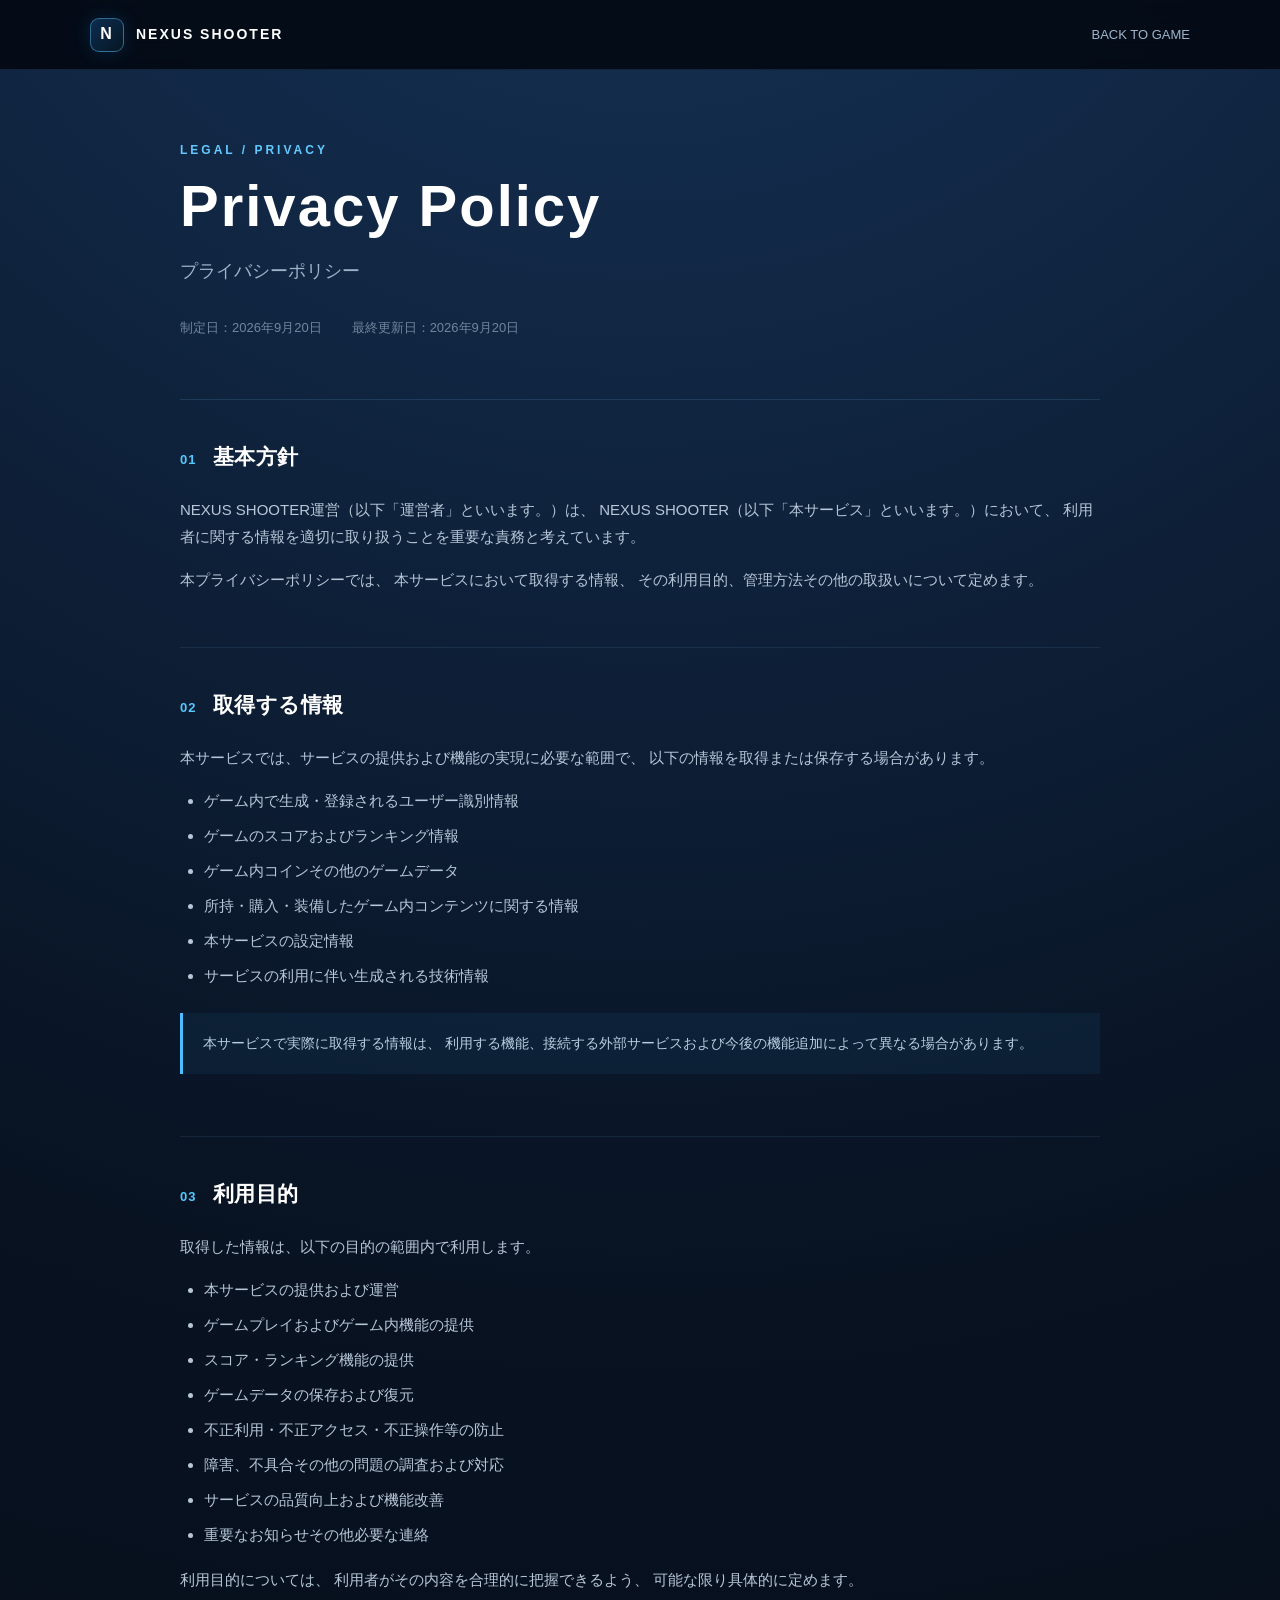
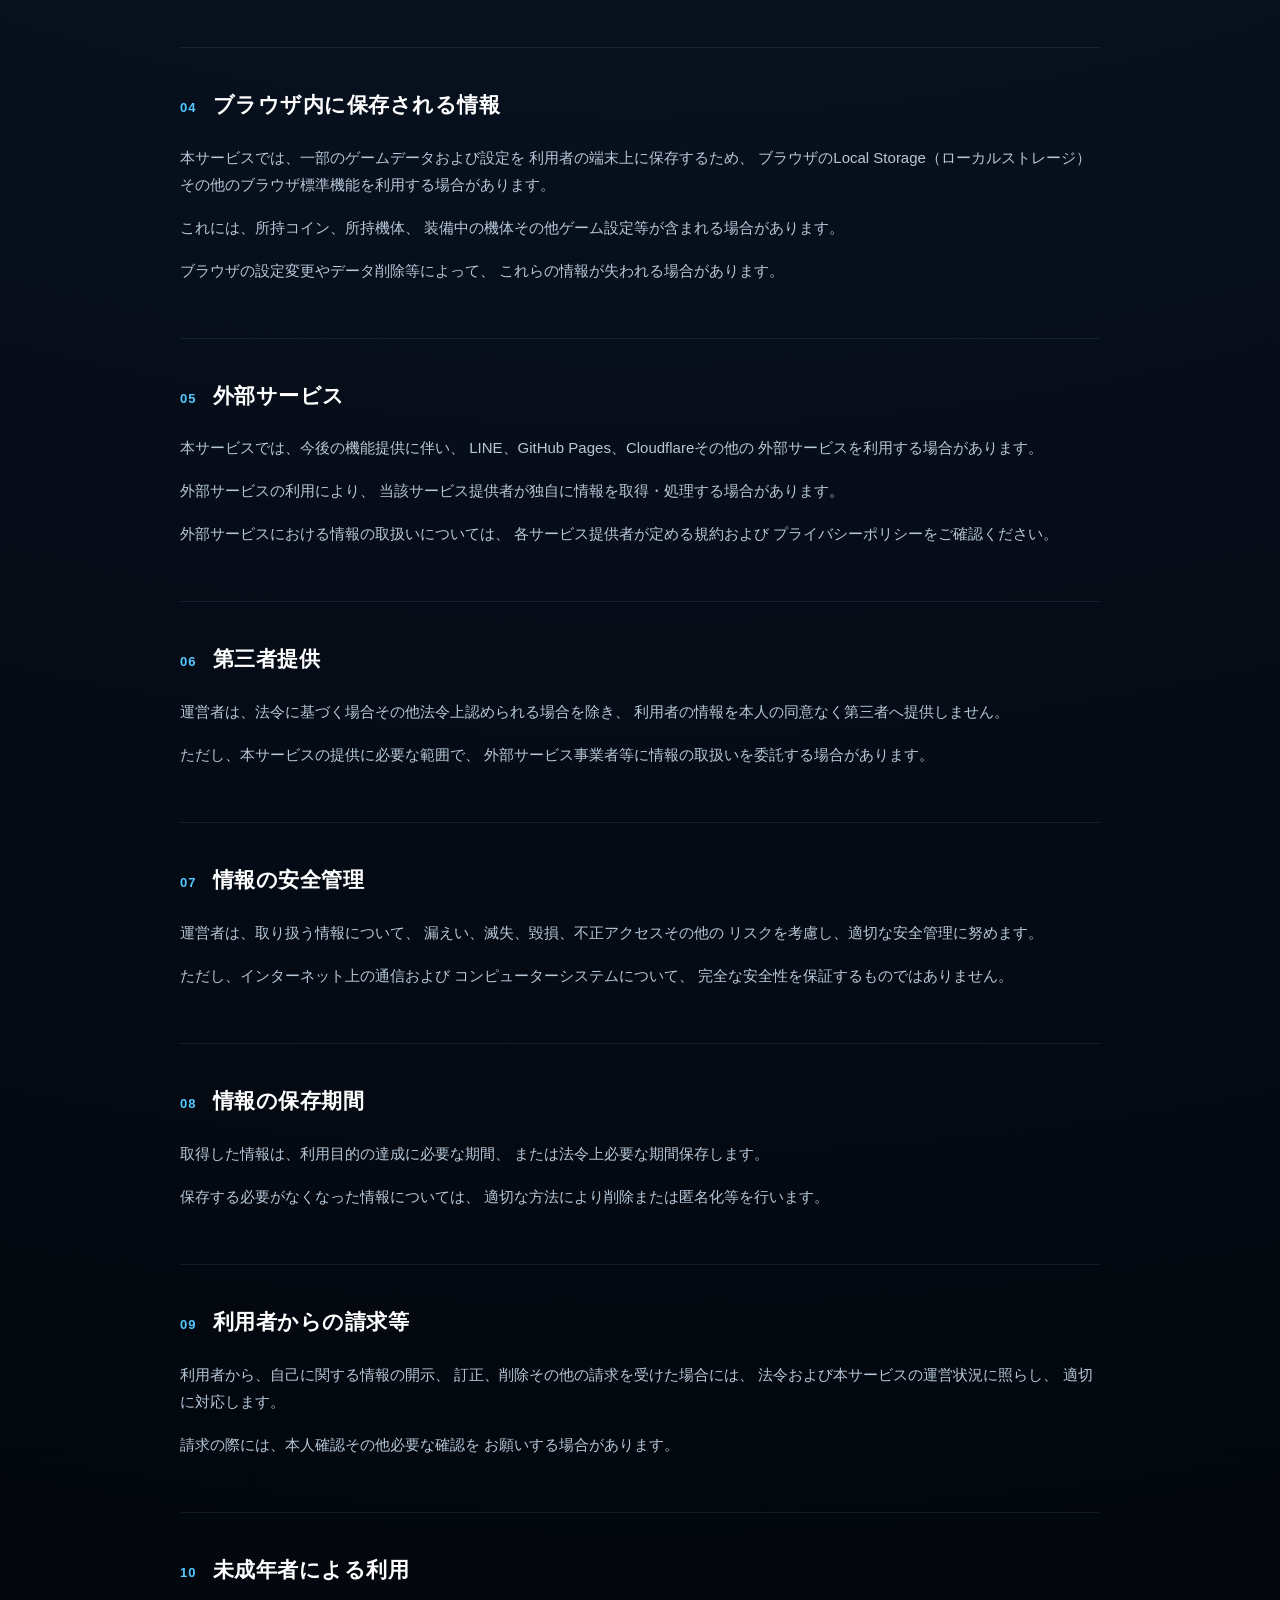
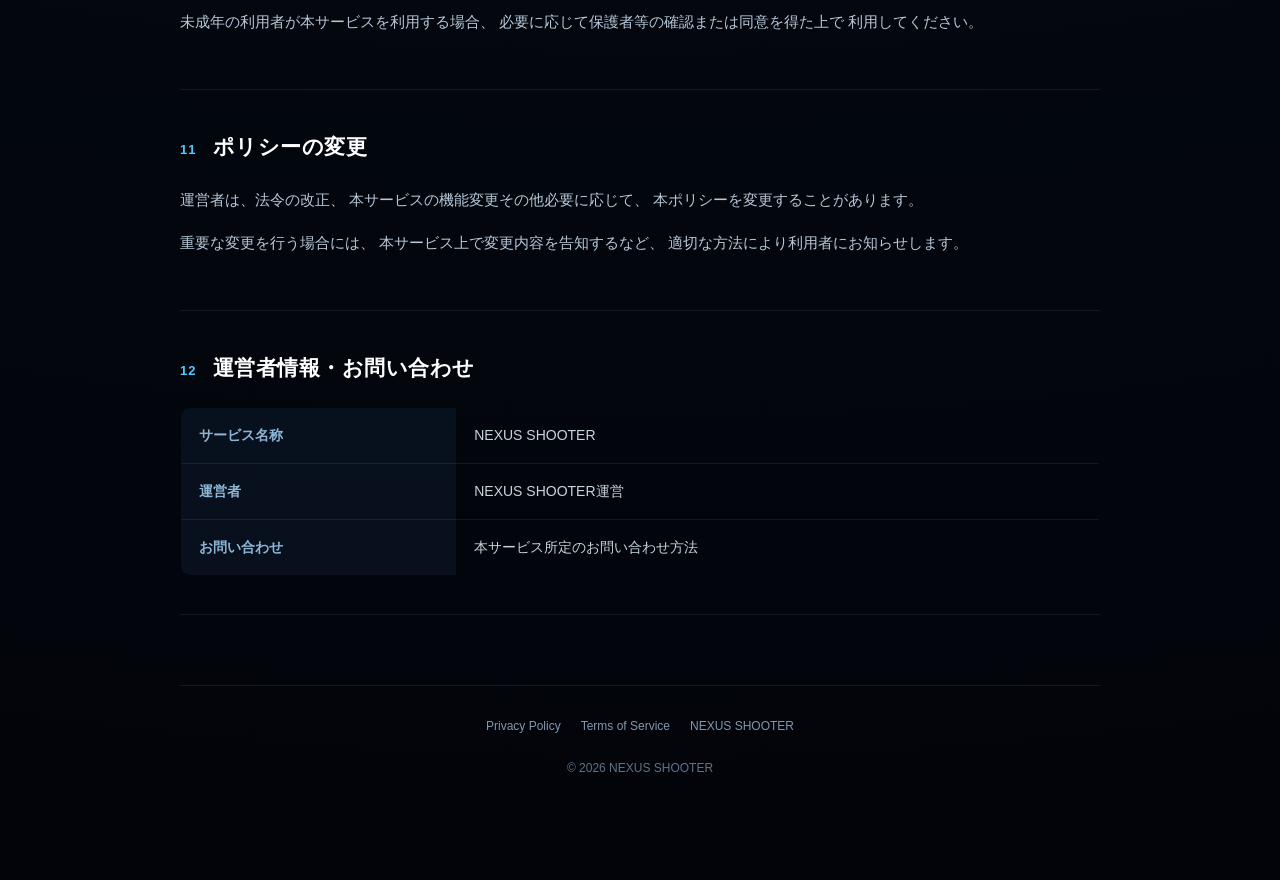
==== privacy.html @ 7951de03 "Add files via upload" ====
<!DOCTYPE html>
<html lang="ja">

<head>
    <meta charset="UTF-8">

    <meta
        name="viewport"
        content="width=device-width, initial-scale=1.0">

    <meta
        name="description"
        content="NEXUS SHOOTER プライバシーポリシー">

    <title>
        NEXUS SHOOTER | Privacy Policy
    </title>

    <style>
        * {
            box-sizing: border-box;
        }

        html {
            scroll-behavior: smooth;
        }

        body {
            margin: 0;
            background:
                radial-gradient(
                    circle at 50% -10%,
                    #17365d 0%,
                    #081221 38%,
                    #03070e 78%,
                    #02040a 100%
                );

            color: #eaf4ff;

            font-family:
                "Segoe UI",
                "Noto Sans JP",
                Arial,
                sans-serif;

            line-height: 1.8;
        }

        /* =========================
           HEADER
        ========================= */

        .site-header {
            position: sticky;
            top: 0;

            z-index: 100;

            height: 70px;

            display: flex;
            align-items: center;

            border-bottom:
                1px solid
                rgba(130, 190, 255, 0.14);

            background:
                rgba(3, 9, 18, 0.88);

            backdrop-filter: blur(14px);
            -webkit-backdrop-filter: blur(14px);
        }

        .header-inner {
            width: min(1100px, 92%);

            margin: 0 auto;

            display: flex;
            align-items: center;
            justify-content: space-between;
        }

        .brand {
            display: flex;
            align-items: center;
            gap: 12px;

            color: #ffffff;

            text-decoration: none;

            font-weight: 700;

            letter-spacing: 2px;
        }

        .brand-mark {
            width: 34px;
            height: 34px;

            display: grid;
            place-items: center;

            border:
                1px solid
                rgba(100, 200, 255, 0.45);

            border-radius: 9px;

            background:
                linear-gradient(
                    135deg,
                    rgba(40, 150, 255, 0.25),
                    rgba(80, 220, 255, 0.05)
                );

            box-shadow:
                0 0 18px
                rgba(40, 170, 255, 0.15);
        }

        .header-label {
            font-size: 14px;
        }

        .back-link {
            color: #9fb5cc;

            text-decoration: none;

            font-size: 13px;

            transition:
                color 0.2s ease;
        }

        .back-link:hover {
            color: #ffffff;
        }

        /* =========================
           PAGE
        ========================= */

        .page {
            width: min(920px, 92%);

            margin: 0 auto;

            padding:
                70px 0
                100px;
        }

        /* =========================
           HERO
        ========================= */

        .hero {
            margin-bottom: 60px;
        }

        .eyebrow {
            margin-bottom: 12px;

            color: #63c9ff;

            font-size: 12px;

            font-weight: 700;

            letter-spacing: 3px;
        }

        .hero h1 {
            margin: 0;

            font-size:
                clamp(34px, 6vw, 58px);

            line-height: 1.1;

            letter-spacing: 2px;

            color: #ffffff;
        }

        .hero-subtitle {
            margin-top: 18px;

            color: #9eb3c9;

            font-size: 18px;
        }

        .meta {
            display: flex;
            flex-wrap: wrap;

            gap: 12px 30px;

            margin-top: 28px;

            color: #71869d;

            font-size: 13px;
        }

        /* =========================
           CONTENT
        ========================= */

        .legal-content {
            border-top:
                1px solid
                rgba(130, 190, 255, 0.14);
        }

        .legal-section {
            padding:
                38px 0;

            border-bottom:
                1px solid
                rgba(130, 190, 255, 0.10);
        }

        .legal-section h2 {
            margin:
                0 0 20px;

            color: #ffffff;

            font-size: 21px;

            letter-spacing: 0.5px;
        }

        .legal-section h2 span {
            display: inline-block;

            margin-right: 10px;

            color: #55c8ff;

            font-size: 13px;

            letter-spacing: 1px;
        }

        .legal-section h3 {
            margin:
                28px 0 10px;

            color: #ccecff;

            font-size: 16px;
        }

        .legal-section p {
            margin:
                0 0 16px;

            color: #b7c7d8;

            font-size: 15px;
        }

        .legal-section ul {
            margin:
                12px 0 18px;

            padding-left: 24px;
        }

        .legal-section li {
            margin-bottom: 8px;

            color: #b7c7d8;

            font-size: 15px;
        }

        /* =========================
           INFO TABLE
        ========================= */

        .info-table {
            width: 100%;

            border-collapse: collapse;

            margin-top: 20px;

            overflow: hidden;

            border:
                1px solid
                rgba(130, 190, 255, 0.13);

            border-radius: 10px;
        }

        .info-table tr {
            border-bottom:
                1px solid
                rgba(130, 190, 255, 0.10);
        }

        .info-table tr:last-child {
            border-bottom: none;
        }

        .info-table th,
        .info-table td {
            padding: 15px 18px;

            text-align: left;

            font-size: 14px;
        }

        .info-table th {
            width: 30%;

            color: #8db5d5;

            font-weight: 600;

            background:
                rgba(20, 50, 80, 0.25);
        }

        .info-table td {
            color: #c8d5e1;
        }

        /* =========================
           NOTICE
        ========================= */

        .notice {
            margin:
                24px 0;

            padding:
                18px 20px;

            border-left:
                3px solid
                #4bbfff;

            background:
                rgba(50, 150, 220, 0.07);

            color: #b8cee0;

            font-size: 14px;
        }

        /* =========================
           FOOTER
        ========================= */

        .site-footer {
            margin-top: 70px;

            padding-top: 30px;

            border-top:
                1px solid
                rgba(130, 190, 255, 0.12);

            text-align: center;

            color: #5f748a;

            font-size: 12px;
        }

        .footer-links {
            display: flex;
            justify-content: center;
            flex-wrap: wrap;

            gap: 20px;

            margin-bottom: 20px;
        }

        .footer-links a {
            color: #8198ae;

            text-decoration: none;
        }

        .footer-links a:hover {
            color: #ffffff;
        }

        /* =========================
           MOBILE
        ========================= */

        @media (max-width: 600px) {

            .site-header {
                height: 62px;
            }

            .header-label {
                font-size: 12px;
            }

            .back-link {
                font-size: 12px;
            }

            .page {
                padding-top: 45px;
            }

            .hero {
                margin-bottom: 40px;
            }

            .hero-subtitle {
                font-size: 15px;
            }

            .legal-section {
                padding: 30px 0;
            }

            .legal-section p,
            .legal-section li {
                font-size: 14px;
            }

            .info-table th,
            .info-table td {
                display: block;

                width: 100%;
            }

            .info-table th {
                padding-bottom: 5px;
            }

            .info-table td {
                padding-top: 5px;
            }
        }
    </style>
</head>


<body>

<header class="site-header">

    <div class="header-inner">

        <a
            href="./index.html"
            class="brand">

            <div class="brand-mark">
                N
            </div>

            <div class="header-label">
                NEXUS SHOOTER
            </div>

        </a>

        <a
            href="./index.html"
            class="back-link">

            BACK TO GAME

        </a>

    </div>

</header>


<main class="page">

    <section class="hero">

        <div class="eyebrow">
            LEGAL / PRIVACY
        </div>

        <h1>
            Privacy Policy
        </h1>

        <div class="hero-subtitle">
            プライバシーポリシー
        </div>

        <div class="meta">

            <span>
                制定日：2026年9月20日
            </span>

            <span>
                最終更新日：2026年9月20日
            </span>

        </div>

    </section>


    <div class="legal-content">


        <!-- 01 -->

        <section class="legal-section">

            <h2>
                <span>01</span>
                基本方針
            </h2>

            <p>
                NEXUS SHOOTER運営（以下「運営者」といいます。）は、
                NEXUS SHOOTER（以下「本サービス」といいます。）において、
                利用者に関する情報を適切に取り扱うことを重要な責務と考えています。
            </p>

            <p>
                本プライバシーポリシーでは、
                本サービスにおいて取得する情報、
                その利用目的、管理方法その他の取扱いについて定めます。
            </p>

        </section>


        <!-- 02 -->

        <section class="legal-section">

            <h2>
                <span>02</span>
                取得する情報
            </h2>

            <p>
                本サービスでは、サービスの提供および機能の実現に必要な範囲で、
                以下の情報を取得または保存する場合があります。
            </p>

            <ul>
                <li>ゲーム内で生成・登録されるユーザー識別情報</li>
                <li>ゲームのスコアおよびランキング情報</li>
                <li>ゲーム内コインその他のゲームデータ</li>
                <li>所持・購入・装備したゲーム内コンテンツに関する情報</li>
                <li>本サービスの設定情報</li>
                <li>サービスの利用に伴い生成される技術情報</li>
            </ul>

            <div class="notice">
                本サービスで実際に取得する情報は、
                利用する機能、接続する外部サービスおよび今後の機能追加によって異なる場合があります。
            </div>

        </section>


        <!-- 03 -->

        <section class="legal-section">

            <h2>
                <span>03</span>
                利用目的
            </h2>

            <p>
                取得した情報は、以下の目的の範囲内で利用します。
            </p>

            <ul>
                <li>本サービスの提供および運営</li>
                <li>ゲームプレイおよびゲーム内機能の提供</li>
                <li>スコア・ランキング機能の提供</li>
                <li>ゲームデータの保存および復元</li>
                <li>不正利用・不正アクセス・不正操作等の防止</li>
                <li>障害、不具合その他の問題の調査および対応</li>
                <li>サービスの品質向上および機能改善</li>
                <li>重要なお知らせその他必要な連絡</li>
            </ul>

            <p>
                利用目的については、
                利用者がその内容を合理的に把握できるよう、
                可能な限り具体的に定めます。
            </p>

        </section>


        <!-- 04 -->

        <section class="legal-section">

            <h2>
                <span>04</span>
                ブラウザ内に保存される情報
            </h2>

            <p>
                本サービスでは、一部のゲームデータおよび設定を
                利用者の端末上に保存するため、
                ブラウザのLocal Storage（ローカルストレージ）
                その他のブラウザ標準機能を利用する場合があります。
            </p>

            <p>
                これには、所持コイン、所持機体、
                装備中の機体その他ゲーム設定等が含まれる場合があります。
            </p>

            <p>
                ブラウザの設定変更やデータ削除等によって、
                これらの情報が失われる場合があります。
            </p>

        </section>


        <!-- 05 -->

        <section class="legal-section">

            <h2>
                <span>05</span>
                外部サービス
            </h2>

            <p>
                本サービスでは、今後の機能提供に伴い、
                LINE、GitHub Pages、Cloudflareその他の
                外部サービスを利用する場合があります。
            </p>

            <p>
                外部サービスの利用により、
                当該サービス提供者が独自に情報を取得・処理する場合があります。
            </p>

            <p>
                外部サービスにおける情報の取扱いについては、
                各サービス提供者が定める規約および
                プライバシーポリシーをご確認ください。
            </p>

        </section>


        <!-- 06 -->

        <section class="legal-section">

            <h2>
                <span>06</span>
                第三者提供
            </h2>

            <p>
                運営者は、法令に基づく場合その他法令上認められる場合を除き、
                利用者の情報を本人の同意なく第三者へ提供しません。
            </p>

            <p>
                ただし、本サービスの提供に必要な範囲で、
                外部サービス事業者等に情報の取扱いを委託する場合があります。
            </p>

        </section>


        <!-- 07 -->

        <section class="legal-section">

            <h2>
                <span>07</span>
                情報の安全管理
            </h2>

            <p>
                運営者は、取り扱う情報について、
                漏えい、滅失、毀損、不正アクセスその他の
                リスクを考慮し、適切な安全管理に努めます。
            </p>

            <p>
                ただし、インターネット上の通信および
                コンピューターシステムについて、
                完全な安全性を保証するものではありません。
            </p>

        </section>


        <!-- 08 -->

        <section class="legal-section">

            <h2>
                <span>08</span>
                情報の保存期間
            </h2>

            <p>
                取得した情報は、利用目的の達成に必要な期間、
                または法令上必要な期間保存します。
            </p>

            <p>
                保存する必要がなくなった情報については、
                適切な方法により削除または匿名化等を行います。
            </p>

        </section>


        <!-- 09 -->

        <section class="legal-section">

            <h2>
                <span>09</span>
                利用者からの請求等
            </h2>

            <p>
                利用者から、自己に関する情報の開示、
                訂正、削除その他の請求を受けた場合には、
                法令および本サービスの運営状況に照らし、
                適切に対応します。
            </p>

            <p>
                請求の際には、本人確認その他必要な確認を
                お願いする場合があります。
            </p>

        </section>


        <!-- 10 -->

        <section class="legal-section">

            <h2>
                <span>10</span>
                未成年者による利用
            </h2>

            <p>
                未成年の利用者が本サービスを利用する場合、
                必要に応じて保護者等の確認または同意を得た上で
                利用してください。
            </p>

        </section>


        <!-- 11 -->

        <section class="legal-section">

            <h2>
                <span>11</span>
                ポリシーの変更
            </h2>

            <p>
                運営者は、法令の改正、
                本サービスの機能変更その他必要に応じて、
                本ポリシーを変更することがあります。
            </p>

            <p>
                重要な変更を行う場合には、
                本サービス上で変更内容を告知するなど、
                適切な方法により利用者にお知らせします。
            </p>

        </section>


        <!-- 12 -->

        <section class="legal-section">

            <h2>
                <span>12</span>
                運営者情報・お問い合わせ
            </h2>

            <table class="info-table">

                <tr>
                    <th>
                        サービス名称
                    </th>

                    <td>
                        NEXUS SHOOTER
                    </td>
                </tr>

                <tr>
                    <th>
                        運営者
                    </th>

                    <td>
                        NEXUS SHOOTER運営
                    </td>
                </tr>

                <tr>
                    <th>
                        お問い合わせ
                    </th>

                    <td>
                        本サービス所定のお問い合わせ方法
                    </td>
                </tr>

            </table>

        </section>

    </div>


    <footer class="site-footer">

        <div class="footer-links">

            <a href="./privacy.html">
                Privacy Policy
            </a>

            <a href="./terms.html">
                Terms of Service
            </a>

            <a href="./index.html">
                NEXUS SHOOTER
            </a>

        </div>

        <div>
            © 2026 NEXUS SHOOTER
        </div>

    </footer>

</main>

</body>

</html>
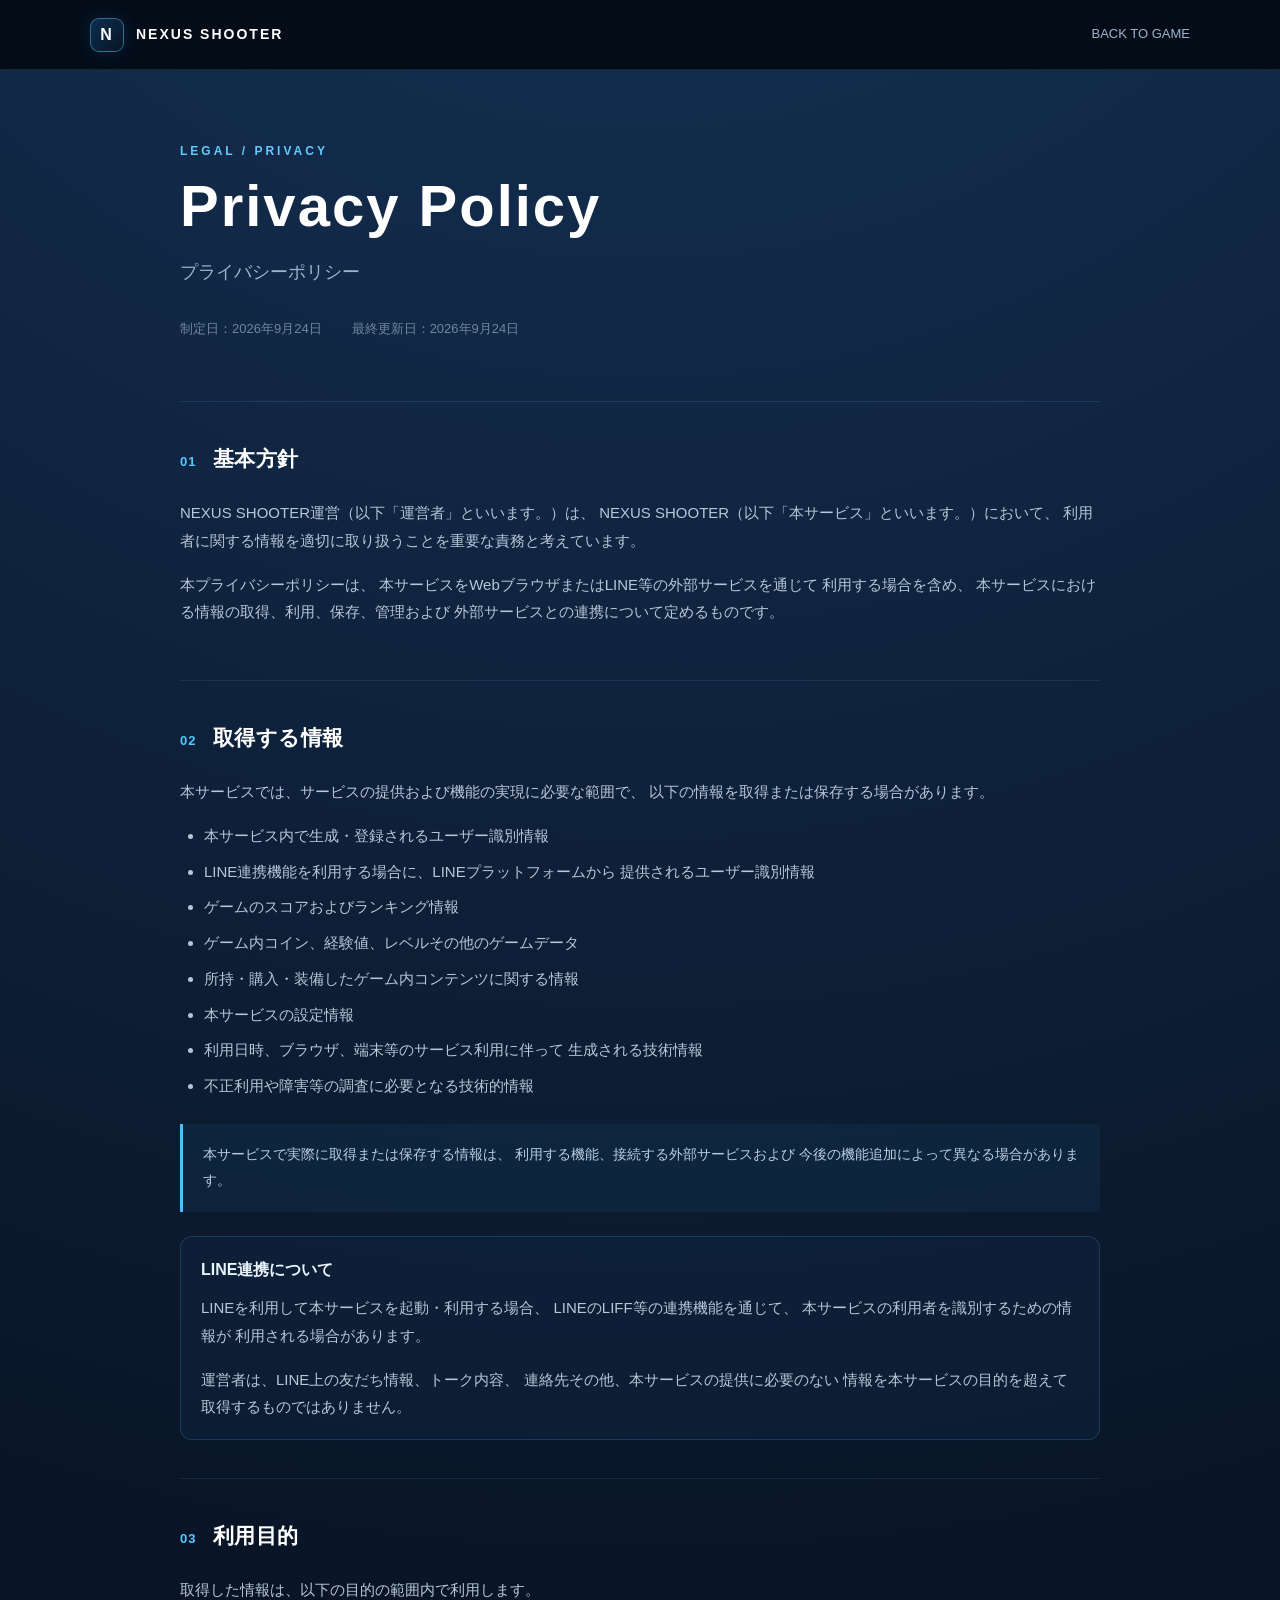
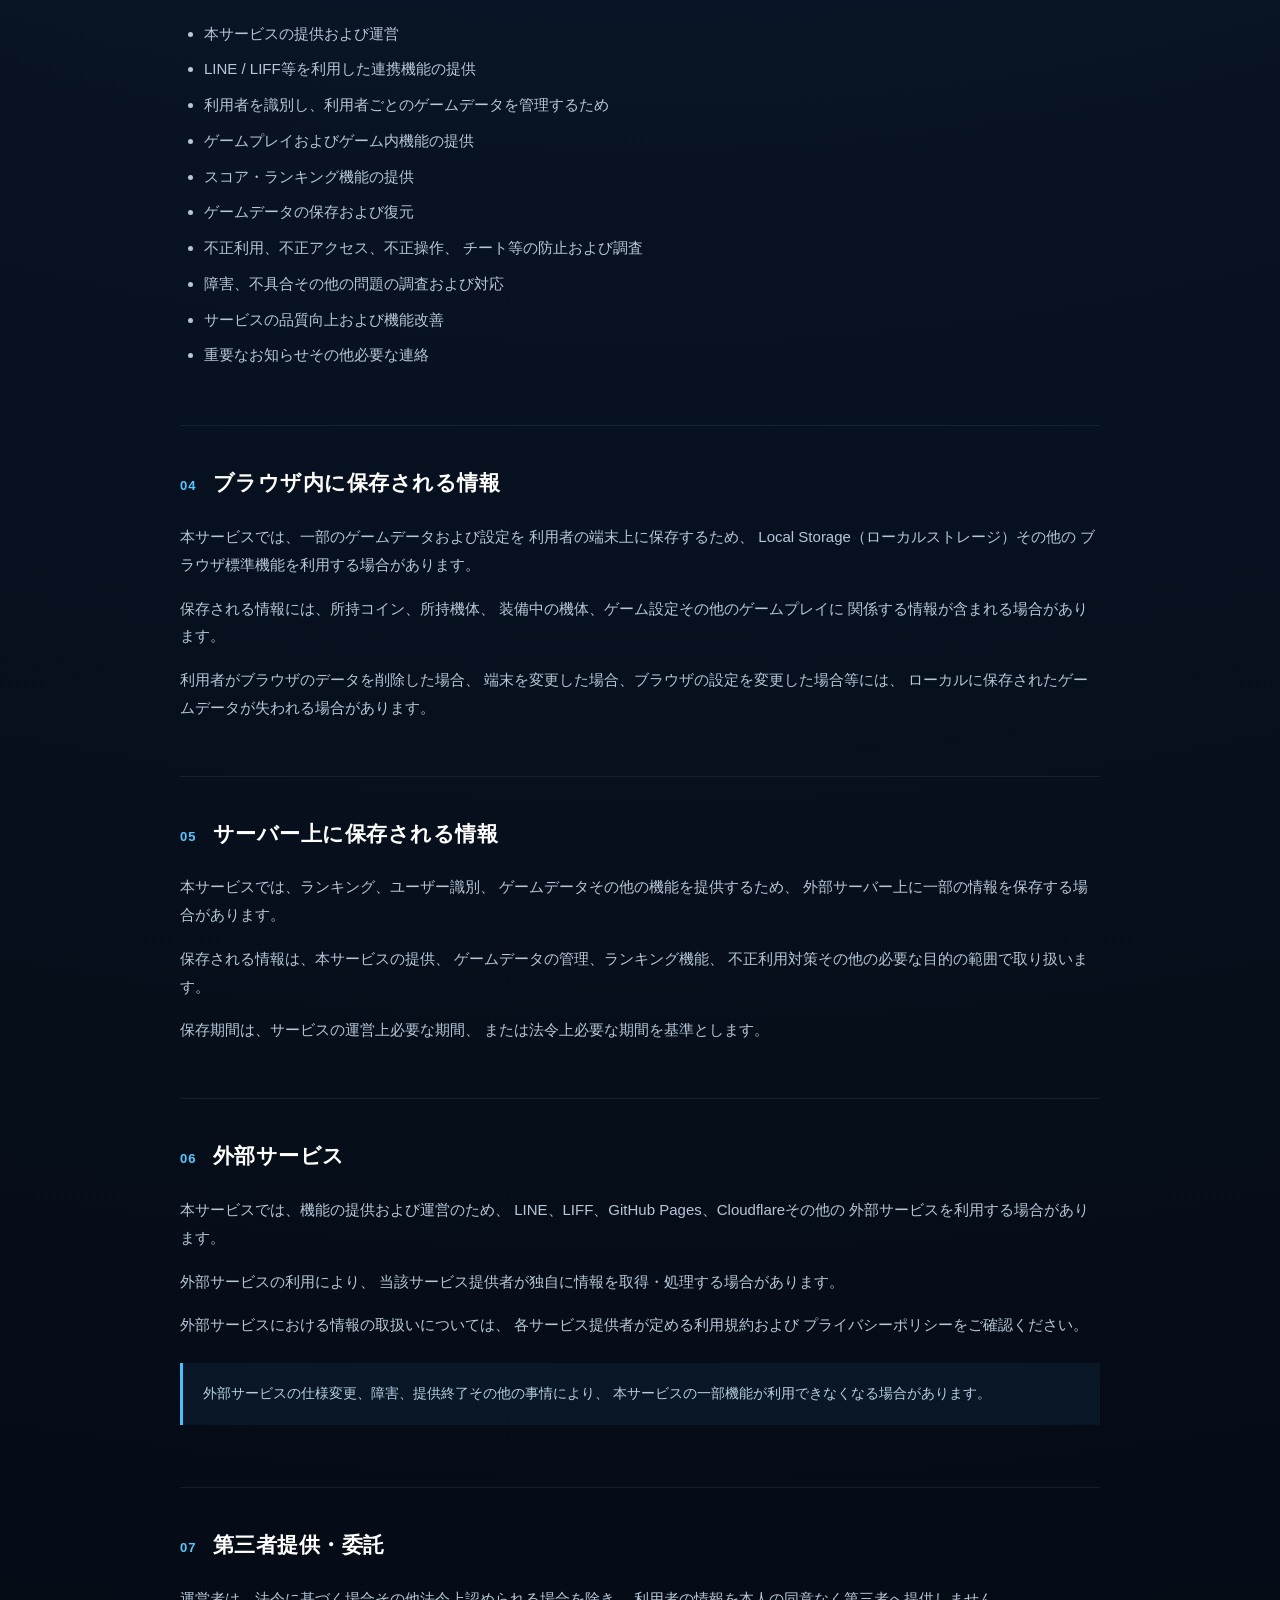
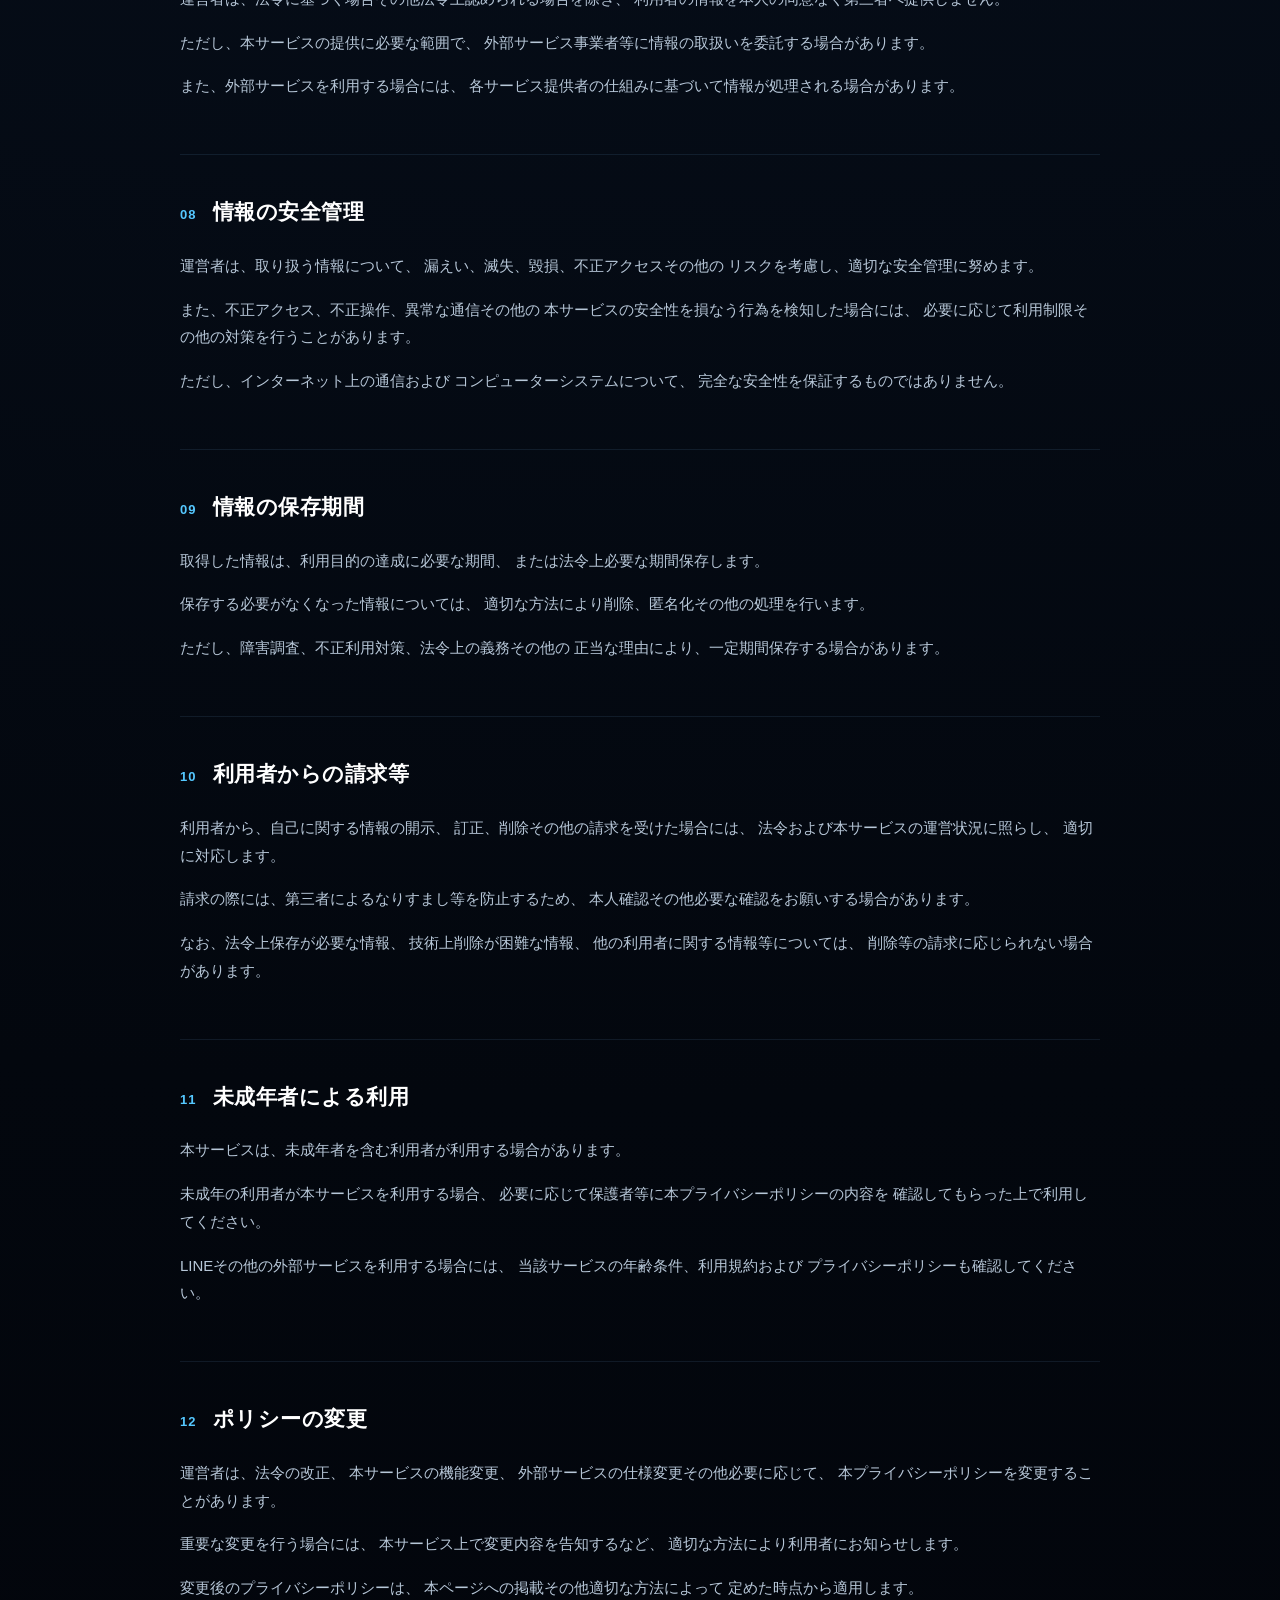
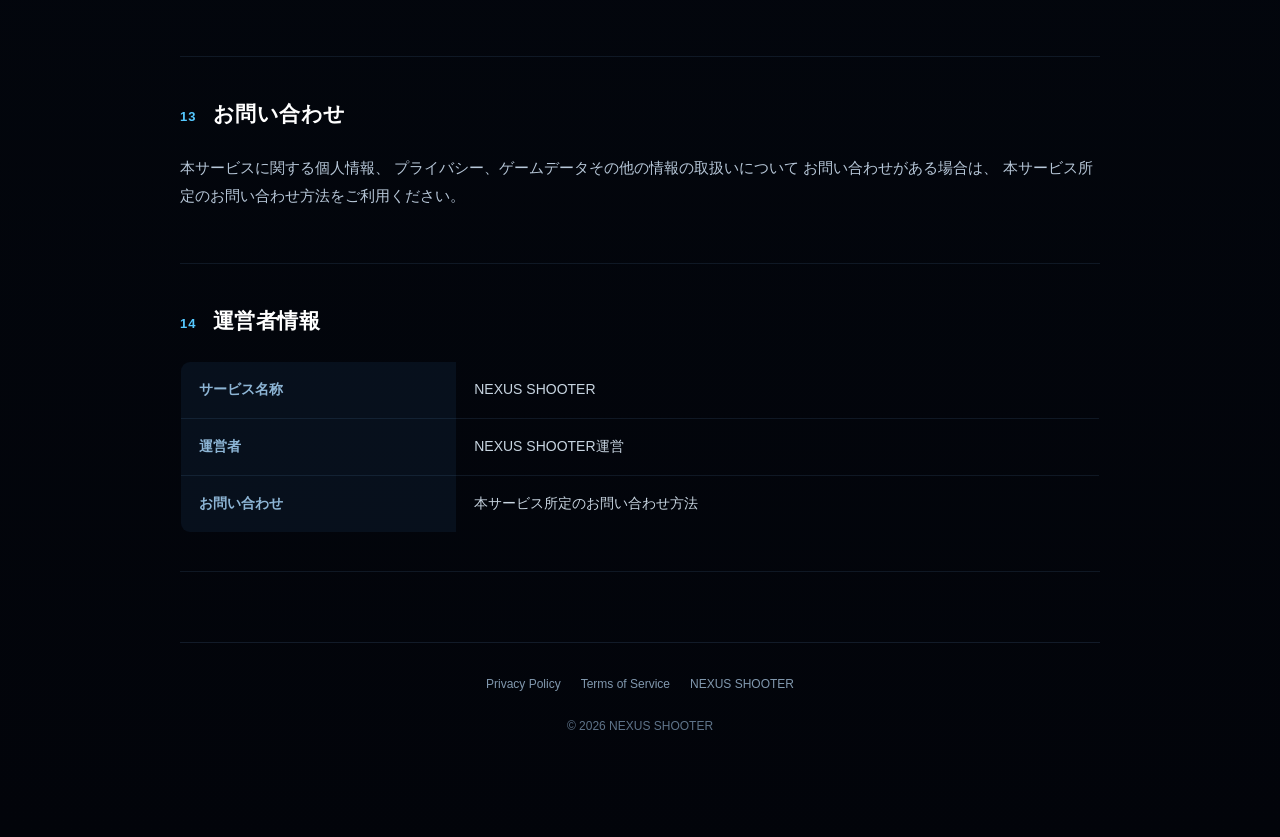
==== commit ac3a5ae4: "Add files via upload" ====
--- a/privacy.html
+++ b/privacy.html
@@ -12,9 +12,11 @@
         name="description"
         content="NEXUS SHOOTER プライバシーポリシー">
 
-    <title>
-        NEXUS SHOOTER | Privacy Policy
-    </title>
+    <meta
+        name="robots"
+        content="index,follow">
+
+    <title>NEXUS SHOOTER | Privacy Policy</title>
 
     <style>
         * {
@@ -44,17 +46,16 @@
                 Arial,
                 sans-serif;
 
-            line-height: 1.8;
-        }
-
-        /* =========================
-           HEADER
-        ========================= */
+            line-height: 1.85;
+        }
+
+        a {
+            color: inherit;
+        }
 
         .site-header {
             position: sticky;
             top: 0;
-
             z-index: 100;
 
             height: 70px;
@@ -75,7 +76,6 @@
 
         .header-inner {
             width: min(1100px, 92%);
-
             margin: 0 auto;
 
             display: flex;
@@ -89,11 +89,9 @@
             gap: 12px;
 
             color: #ffffff;
-
             text-decoration: none;
 
             font-weight: 700;
-
             letter-spacing: 2px;
         }
 
@@ -128,26 +126,20 @@
 
         .back-link {
             color: #9fb5cc;
-
             text-decoration: none;
-
             font-size: 13px;
 
             transition:
-                color 0.2s ease;
+                color 0.2s ease,
+                opacity 0.2s ease;
         }
 
         .back-link:hover {
             color: #ffffff;
         }
 
-        /* =========================
-           PAGE
-        ========================= */
-
         .page {
             width: min(920px, 92%);
-
             margin: 0 auto;
 
             padding:
@@ -155,10 +147,6 @@
                 100px;
         }
 
-        /* =========================
-           HERO
-        ========================= */
-
         .hero {
             margin-bottom: 60px;
         }
@@ -169,7 +157,6 @@
             color: #63c9ff;
 
             font-size: 12px;
-
             font-weight: 700;
 
             letter-spacing: 3px;
@@ -182,7 +169,6 @@
                 clamp(34px, 6vw, 58px);
 
             line-height: 1.1;
-
             letter-spacing: 2px;
 
             color: #ffffff;
@@ -192,7 +178,6 @@
             margin-top: 18px;
 
             color: #9eb3c9;
-
             font-size: 18px;
         }
 
@@ -205,13 +190,8 @@
             margin-top: 28px;
 
             color: #71869d;
-
             font-size: 13px;
         }
-
-        /* =========================
-           CONTENT
-        ========================= */
 
         .legal-content {
             border-top:
@@ -220,8 +200,7 @@
         }
 
         .legal-section {
-            padding:
-                38px 0;
+            padding: 38px 0;
 
             border-bottom:
                 1px solid
@@ -233,9 +212,7 @@
                 0 0 20px;
 
             color: #ffffff;
-
             font-size: 21px;
-
             letter-spacing: 0.5px;
         }
 
@@ -247,7 +224,6 @@
             color: #55c8ff;
 
             font-size: 13px;
-
             letter-spacing: 1px;
         }
 
@@ -256,7 +232,6 @@
                 28px 0 10px;
 
             color: #ccecff;
-
             font-size: 16px;
         }
 
@@ -265,7 +240,6 @@
                 0 0 16px;
 
             color: #b7c7d8;
-
             font-size: 15px;
         }
 
@@ -280,13 +254,40 @@
             margin-bottom: 8px;
 
             color: #b7c7d8;
-
             font-size: 15px;
         }
 
-        /* =========================
-           INFO TABLE
-        ========================= */
+        .notice {
+            margin:
+                24px 0;
+
+            padding:
+                18px 20px;
+
+            border-left:
+                3px solid
+                #4bbfff;
+
+            background:
+                rgba(50, 150, 220, 0.07);
+
+            color: #b8cee0;
+
+            font-size: 14px;
+        }
+
+        .important {
+            border:
+                1px solid
+                rgba(80, 190, 255, 0.18);
+
+            border-radius: 12px;
+
+            padding: 18px 20px;
+
+            background:
+                rgba(30, 100, 160, 0.08);
+        }
 
         .info-table {
             width: 100%;
@@ -294,14 +295,14 @@
             border-collapse: collapse;
 
             margin-top: 20px;
-
-            overflow: hidden;
 
             border:
                 1px solid
                 rgba(130, 190, 255, 0.13);
 
             border-radius: 10px;
+
+            overflow: hidden;
         }
 
         .info-table tr {
@@ -327,7 +328,6 @@
             width: 30%;
 
             color: #8db5d5;
-
             font-weight: 600;
 
             background:
@@ -337,33 +337,6 @@
         .info-table td {
             color: #c8d5e1;
         }
-
-        /* =========================
-           NOTICE
-        ========================= */
-
-        .notice {
-            margin:
-                24px 0;
-
-            padding:
-                18px 20px;
-
-            border-left:
-                3px solid
-                #4bbfff;
-
-            background:
-                rgba(50, 150, 220, 0.07);
-
-            color: #b8cee0;
-
-            font-size: 14px;
-        }
-
-        /* =========================
-           FOOTER
-        ========================= */
 
         .site-footer {
             margin-top: 70px;
@@ -377,7 +350,6 @@
             text-align: center;
 
             color: #5f748a;
-
             font-size: 12px;
         }
 
@@ -393,17 +365,14 @@
 
         .footer-links a {
             color: #8198ae;
-
             text-decoration: none;
+
+            transition: color 0.2s ease;
         }
 
         .footer-links a:hover {
             color: #ffffff;
         }
-
-        /* =========================
-           MOBILE
-        ========================= */
 
         @media (max-width: 600px) {
 
@@ -443,7 +412,6 @@
             .info-table th,
             .info-table td {
                 display: block;
-
                 width: 100%;
             }
 
@@ -511,11 +479,11 @@
         <div class="meta">
 
             <span>
-                制定日：2026年9月20日
+                制定日：2026年9月24日
             </span>
 
             <span>
-                最終更新日：2026年9月20日
+                最終更新日：2026年9月24日
             </span>
 
         </div>
@@ -542,9 +510,11 @@
             </p>
 
             <p>
-                本プライバシーポリシーでは、
-                本サービスにおいて取得する情報、
-                その利用目的、管理方法その他の取扱いについて定めます。
+                本プライバシーポリシーは、
+                本サービスをWebブラウザまたはLINE等の外部サービスを通じて
+                利用する場合を含め、
+                本サービスにおける情報の取得、利用、保存、管理および
+                外部サービスとの連携について定めるものです。
             </p>
 
         </section>
@@ -565,17 +535,68 @@
             </p>
 
             <ul>
-                <li>ゲーム内で生成・登録されるユーザー識別情報</li>
-                <li>ゲームのスコアおよびランキング情報</li>
-                <li>ゲーム内コインその他のゲームデータ</li>
-                <li>所持・購入・装備したゲーム内コンテンツに関する情報</li>
-                <li>本サービスの設定情報</li>
-                <li>サービスの利用に伴い生成される技術情報</li>
+
+                <li>
+                    本サービス内で生成・登録されるユーザー識別情報
+                </li>
+
+                <li>
+                    LINE連携機能を利用する場合に、LINEプラットフォームから
+                    提供されるユーザー識別情報
+                </li>
+
+                <li>
+                    ゲームのスコアおよびランキング情報
+                </li>
+
+                <li>
+                    ゲーム内コイン、経験値、レベルその他のゲームデータ
+                </li>
+
+                <li>
+                    所持・購入・装備したゲーム内コンテンツに関する情報
+                </li>
+
+                <li>
+                    本サービスの設定情報
+                </li>
+
+                <li>
+                    利用日時、ブラウザ、端末等のサービス利用に伴って
+                    生成される技術情報
+                </li>
+
+                <li>
+                    不正利用や障害等の調査に必要となる技術的情報
+                </li>
+
             </ul>
 
             <div class="notice">
-                本サービスで実際に取得する情報は、
-                利用する機能、接続する外部サービスおよび今後の機能追加によって異なる場合があります。
+                本サービスで実際に取得または保存する情報は、
+                利用する機能、接続する外部サービスおよび
+                今後の機能追加によって異なる場合があります。
+            </div>
+
+            <div class="important">
+
+                <strong>
+                    LINE連携について
+                </strong>
+
+                <p style="margin-top:10px;">
+                    LINEを利用して本サービスを起動・利用する場合、
+                    LINEのLIFF等の連携機能を通じて、
+                    本サービスの利用者を識別するための情報が
+                    利用される場合があります。
+                </p>
+
+                <p style="margin-bottom:0;">
+                    運営者は、LINE上の友だち情報、トーク内容、
+                    連絡先その他、本サービスの提供に必要のない
+                    情報を本サービスの目的を超えて取得するものではありません。
+                </p>
+
             </div>
 
         </section>
@@ -595,21 +616,49 @@
             </p>
 
             <ul>
-                <li>本サービスの提供および運営</li>
-                <li>ゲームプレイおよびゲーム内機能の提供</li>
-                <li>スコア・ランキング機能の提供</li>
-                <li>ゲームデータの保存および復元</li>
-                <li>不正利用・不正アクセス・不正操作等の防止</li>
-                <li>障害、不具合その他の問題の調査および対応</li>
-                <li>サービスの品質向上および機能改善</li>
-                <li>重要なお知らせその他必要な連絡</li>
+
+                <li>
+                    本サービスの提供および運営
+                </li>
+
+                <li>
+                    LINE / LIFF等を利用した連携機能の提供
+                </li>
+
+                <li>
+                    利用者を識別し、利用者ごとのゲームデータを管理するため
+                </li>
+
+                <li>
+                    ゲームプレイおよびゲーム内機能の提供
+                </li>
+
+                <li>
+                    スコア・ランキング機能の提供
+                </li>
+
+                <li>
+                    ゲームデータの保存および復元
+                </li>
+
+                <li>
+                    不正利用、不正アクセス、不正操作、
+                    チート等の防止および調査
+                </li>
+
+                <li>
+                    障害、不具合その他の問題の調査および対応
+                </li>
+
+                <li>
+                    サービスの品質向上および機能改善
+                </li>
+
+                <li>
+                    重要なお知らせその他必要な連絡
+                </li>
+
             </ul>
-
-            <p>
-                利用目的については、
-                利用者がその内容を合理的に把握できるよう、
-                可能な限り具体的に定めます。
-            </p>
 
         </section>
 
@@ -626,18 +675,20 @@
             <p>
                 本サービスでは、一部のゲームデータおよび設定を
                 利用者の端末上に保存するため、
-                ブラウザのLocal Storage（ローカルストレージ）
-                その他のブラウザ標準機能を利用する場合があります。
-            </p>
-
-            <p>
-                これには、所持コイン、所持機体、
-                装備中の機体その他ゲーム設定等が含まれる場合があります。
-            </p>
-
-            <p>
-                ブラウザの設定変更やデータ削除等によって、
-                これらの情報が失われる場合があります。
+                Local Storage（ローカルストレージ）その他の
+                ブラウザ標準機能を利用する場合があります。
+            </p>
+
+            <p>
+                保存される情報には、所持コイン、所持機体、
+                装備中の機体、ゲーム設定その他のゲームプレイに
+                関係する情報が含まれる場合があります。
+            </p>
+
+            <p>
+                利用者がブラウザのデータを削除した場合、
+                端末を変更した場合、ブラウザの設定を変更した場合等には、
+                ローカルに保存されたゲームデータが失われる場合があります。
             </p>
 
         </section>
@@ -649,12 +700,41 @@
 
             <h2>
                 <span>05</span>
+                サーバー上に保存される情報
+            </h2>
+
+            <p>
+                本サービスでは、ランキング、ユーザー識別、
+                ゲームデータその他の機能を提供するため、
+                外部サーバー上に一部の情報を保存する場合があります。
+            </p>
+
+            <p>
+                保存される情報は、本サービスの提供、
+                ゲームデータの管理、ランキング機能、
+                不正利用対策その他の必要な目的の範囲で取り扱います。
+            </p>
+
+            <p>
+                保存期間は、サービスの運営上必要な期間、
+                または法令上必要な期間を基準とします。
+            </p>
+
+        </section>
+
+
+        <!-- 06 -->
+
+        <section class="legal-section">
+
+            <h2>
+                <span>06</span>
                 外部サービス
             </h2>
 
             <p>
-                本サービスでは、今後の機能提供に伴い、
-                LINE、GitHub Pages、Cloudflareその他の
+                本サービスでは、機能の提供および運営のため、
+                LINE、LIFF、GitHub Pages、Cloudflareその他の
                 外部サービスを利用する場合があります。
             </p>
 
@@ -665,20 +745,25 @@
 
             <p>
                 外部サービスにおける情報の取扱いについては、
-                各サービス提供者が定める規約および
+                各サービス提供者が定める利用規約および
                 プライバシーポリシーをご確認ください。
             </p>
 
-        </section>
-
-
-        <!-- 06 -->
-
-        <section class="legal-section">
-
-            <h2>
-                <span>06</span>
-                第三者提供
+            <div class="notice">
+                外部サービスの仕様変更、障害、提供終了その他の事情により、
+                本サービスの一部機能が利用できなくなる場合があります。
+            </div>
+
+        </section>
+
+
+        <!-- 07 -->
+
+        <section class="legal-section">
+
+            <h2>
+                <span>07</span>
+                第三者提供・委託
             </h2>
 
             <p>
@@ -691,15 +776,20 @@
                 外部サービス事業者等に情報の取扱いを委託する場合があります。
             </p>
 
-        </section>
-
-
-        <!-- 07 -->
-
-        <section class="legal-section">
-
-            <h2>
-                <span>07</span>
+            <p>
+                また、外部サービスを利用する場合には、
+                各サービス提供者の仕組みに基づいて情報が処理される場合があります。
+            </p>
+
+        </section>
+
+
+        <!-- 08 -->
+
+        <section class="legal-section">
+
+            <h2>
+                <span>08</span>
                 情報の安全管理
             </h2>
 
@@ -710,6 +800,12 @@
             </p>
 
             <p>
+                また、不正アクセス、不正操作、異常な通信その他の
+                本サービスの安全性を損なう行為を検知した場合には、
+                必要に応じて利用制限その他の対策を行うことがあります。
+            </p>
+
+            <p>
                 ただし、インターネット上の通信および
                 コンピューターシステムについて、
                 完全な安全性を保証するものではありません。
@@ -718,12 +814,12 @@
         </section>
 
 
-        <!-- 08 -->
-
-        <section class="legal-section">
-
-            <h2>
-                <span>08</span>
+        <!-- 09 -->
+
+        <section class="legal-section">
+
+            <h2>
+                <span>09</span>
                 情報の保存期間
             </h2>
 
@@ -734,18 +830,23 @@
 
             <p>
                 保存する必要がなくなった情報については、
-                適切な方法により削除または匿名化等を行います。
-            </p>
-
-        </section>
-
-
-        <!-- 09 -->
-
-        <section class="legal-section">
-
-            <h2>
-                <span>09</span>
+                適切な方法により削除、匿名化その他の処理を行います。
+            </p>
+
+            <p>
+                ただし、障害調査、不正利用対策、法令上の義務その他の
+                正当な理由により、一定期間保存する場合があります。
+            </p>
+
+        </section>
+
+
+        <!-- 10 -->
+
+        <section class="legal-section">
+
+            <h2>
+                <span>10</span>
                 利用者からの請求等
             </h2>
 
@@ -757,44 +858,62 @@
             </p>
 
             <p>
-                請求の際には、本人確認その他必要な確認を
-                お願いする場合があります。
-            </p>
-
-        </section>
-
-
-        <!-- 10 -->
-
-        <section class="legal-section">
-
-            <h2>
-                <span>10</span>
+                請求の際には、第三者によるなりすまし等を防止するため、
+                本人確認その他必要な確認をお願いする場合があります。
+            </p>
+
+            <p>
+                なお、法令上保存が必要な情報、
+                技術上削除が困難な情報、
+                他の利用者に関する情報等については、
+                削除等の請求に応じられない場合があります。
+            </p>
+
+        </section>
+
+
+        <!-- 11 -->
+
+        <section class="legal-section">
+
+            <h2>
+                <span>11</span>
                 未成年者による利用
             </h2>
 
             <p>
+                本サービスは、未成年者を含む利用者が利用する場合があります。
+            </p>
+
+            <p>
                 未成年の利用者が本サービスを利用する場合、
-                必要に応じて保護者等の確認または同意を得た上で
-                利用してください。
-            </p>
-
-        </section>
-
-
-        <!-- 11 -->
-
-        <section class="legal-section">
-
-            <h2>
-                <span>11</span>
+                必要に応じて保護者等に本プライバシーポリシーの内容を
+                確認してもらった上で利用してください。
+            </p>
+
+            <p>
+                LINEその他の外部サービスを利用する場合には、
+                当該サービスの年齢条件、利用規約および
+                プライバシーポリシーも確認してください。
+            </p>
+
+        </section>
+
+
+        <!-- 12 -->
+
+        <section class="legal-section">
+
+            <h2>
+                <span>12</span>
                 ポリシーの変更
             </h2>
 
             <p>
                 運営者は、法令の改正、
-                本サービスの機能変更その他必要に応じて、
-                本ポリシーを変更することがあります。
+                本サービスの機能変更、
+                外部サービスの仕様変更その他必要に応じて、
+                本プライバシーポリシーを変更することがあります。
             </p>
 
             <p>
@@ -803,16 +922,41 @@
                 適切な方法により利用者にお知らせします。
             </p>
 
-        </section>
-
-
-        <!-- 12 -->
-
-        <section class="legal-section">
-
-            <h2>
-                <span>12</span>
-                運営者情報・お問い合わせ
+            <p>
+                変更後のプライバシーポリシーは、
+                本ページへの掲載その他適切な方法によって
+                定めた時点から適用します。
+            </p>
+
+        </section>
+
+
+        <!-- 13 -->
+
+        <section class="legal-section">
+
+            <h2>
+                <span>13</span>
+                お問い合わせ
+            </h2>
+
+            <p>
+                本サービスに関する個人情報、
+                プライバシー、ゲームデータその他の情報の取扱いについて
+                お問い合わせがある場合は、
+                本サービス所定のお問い合わせ方法をご利用ください。
+            </p>
+
+        </section>
+
+
+        <!-- 14 -->
+
+        <section class="legal-section">
+
+            <h2>
+                <span>14</span>
+                運営者情報
             </h2>
 
             <table class="info-table">
@@ -851,6 +995,7 @@
 
         </section>
 
+
     </div>
 
 
@@ -881,5 +1026,4 @@
 </main>
 
 </body>
-
 </html>
